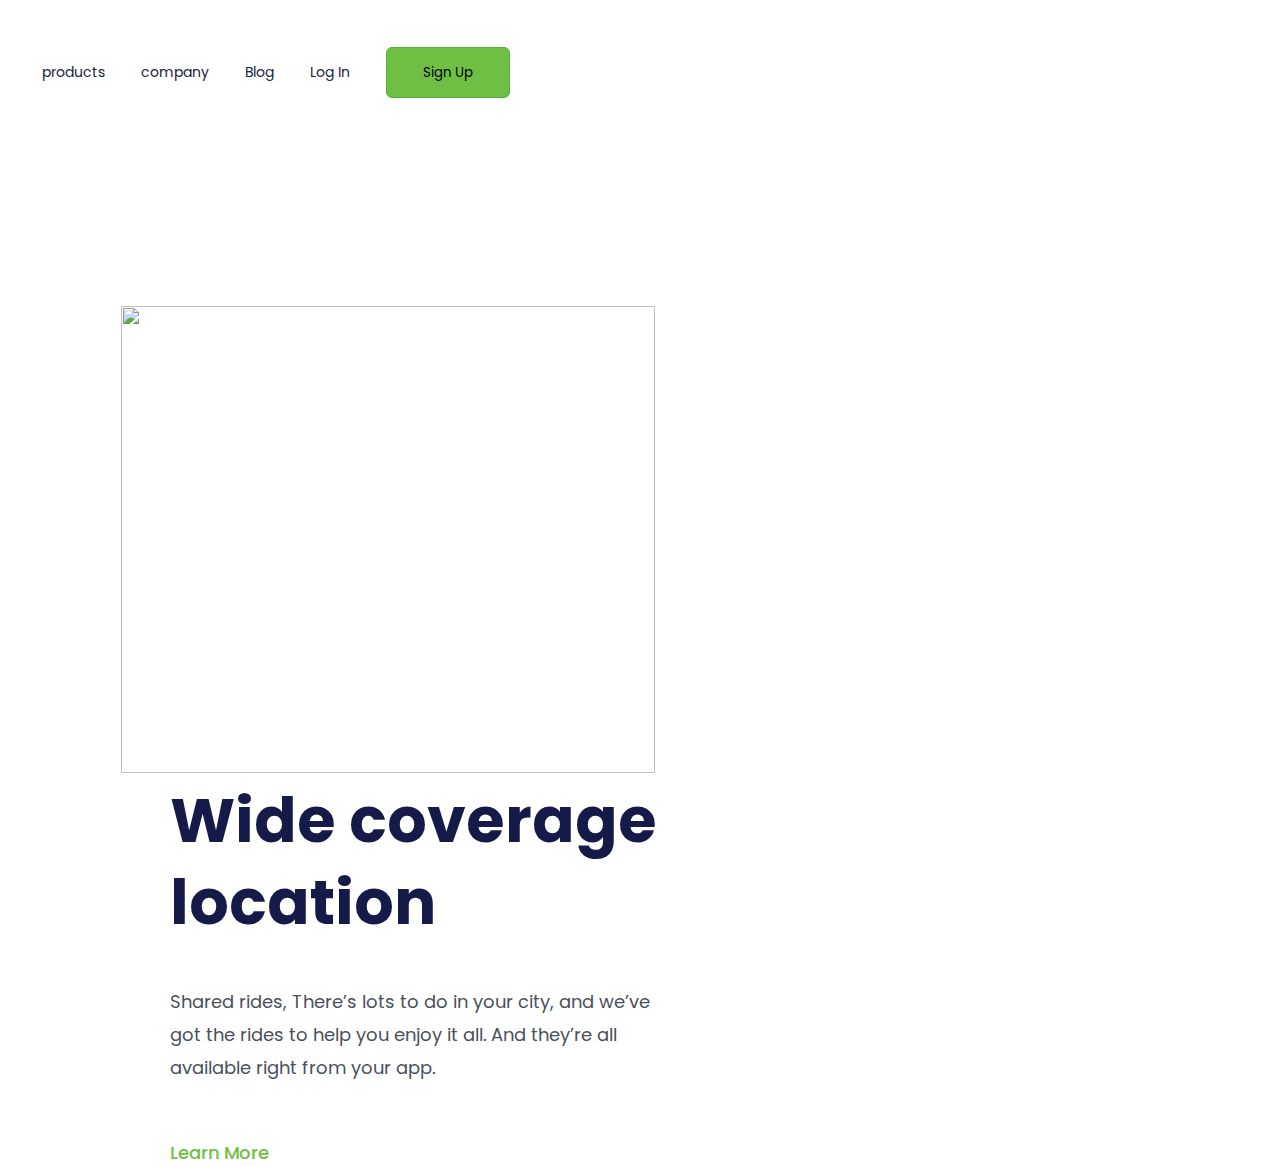
==== Desafio/Index.html @ 29891da3 "alteraçãi no nome e imagem" ====
<!DOCTYPE html>
<html lang="pt-br">

<head>
    <meta charset="UTF-8">
    <meta http-equiv="X-UA-Compatible" content="IE=edge">
    <meta name="viewport" content="width=device-width, initial-scale=1.0">
    <link href="./slytes.css" rel="stylesheet">
    <link rel="preconnect" href="https://fonts.googleapis.com">
    <link rel="preconnect" href="https://fonts.gstatic.com" crossorigin>
    <link href="https://fonts.googleapis.com/css2?family=Poppins:wght@400;700&display=swap" rel="stylesheet">
    <title>Desafio</title>
</head>

<body>
    <header>
        <a>products</a>
        <a>company</a>
        <a>Blog</a>
        <a >Log In</a>
        <button class="button-header">Sign Up</button>
    </header>
    <main>
        <img src="./img/(Positive) Congratulation You get 40 point for your ride.png" class="logo-image">

        <section>
            <h1>Wide coverage location</h1>
            <p>Shared rides, There’s lots to do in your city, and we’ve got the rides to help you enjoy it all. And
                they’re all available right from your app.</p>
            <a class="main-link">Learn More</a>

        </section>

    </main>

</body>

</html>
---- Desafio/slytes.css ----
* {
    font-family: 'Poppins', sans-serif;
    font-style: normal;
    margin: 0;
    padding: 0;
    box-sizing: border-box;
}

header {
    margin: 47px 0 208.2px 42px;
}

a {
    font-weight: 400;
    font-size: 14px;
    line-height: 21px;
    text-align: center;
    color: #17233D;
    margin-right: 32px;
    cursor: pointer;
}

.button-header {
    background: #6FBF44;
    border: 1px solid #4CB538;
    border-radius: 6px;
    Width:124px;
    Height:51px;
}

.logo-image {
    width: 533.83px;
    height: 466.9px;
    margin-left: 121px;
}

section {
    display: inline-block;
    margin-left: 84.98px;
}

h1 {
    font-weight: 700;
    font-size: 62px;
    line-height: 82px;
    color: #161A49;
    margin-bottom: 41px;   
    margin-left: 84.98px;
    width: 582px;
}

p {
    font-weight: 400;
    font-size: 18px;
    line-height: 33px;
    color: #4B505A;
    margin-bottom: 55px;
    width: 493px;
    margin-left: 84.98px;
}
.main-link{
    font-weight: 500;
    font-size: 18px;
    line-height: 27px;
    color: #6FBF44;
    margin-bottom: 290px;
    margin-left: 84.98px;
}
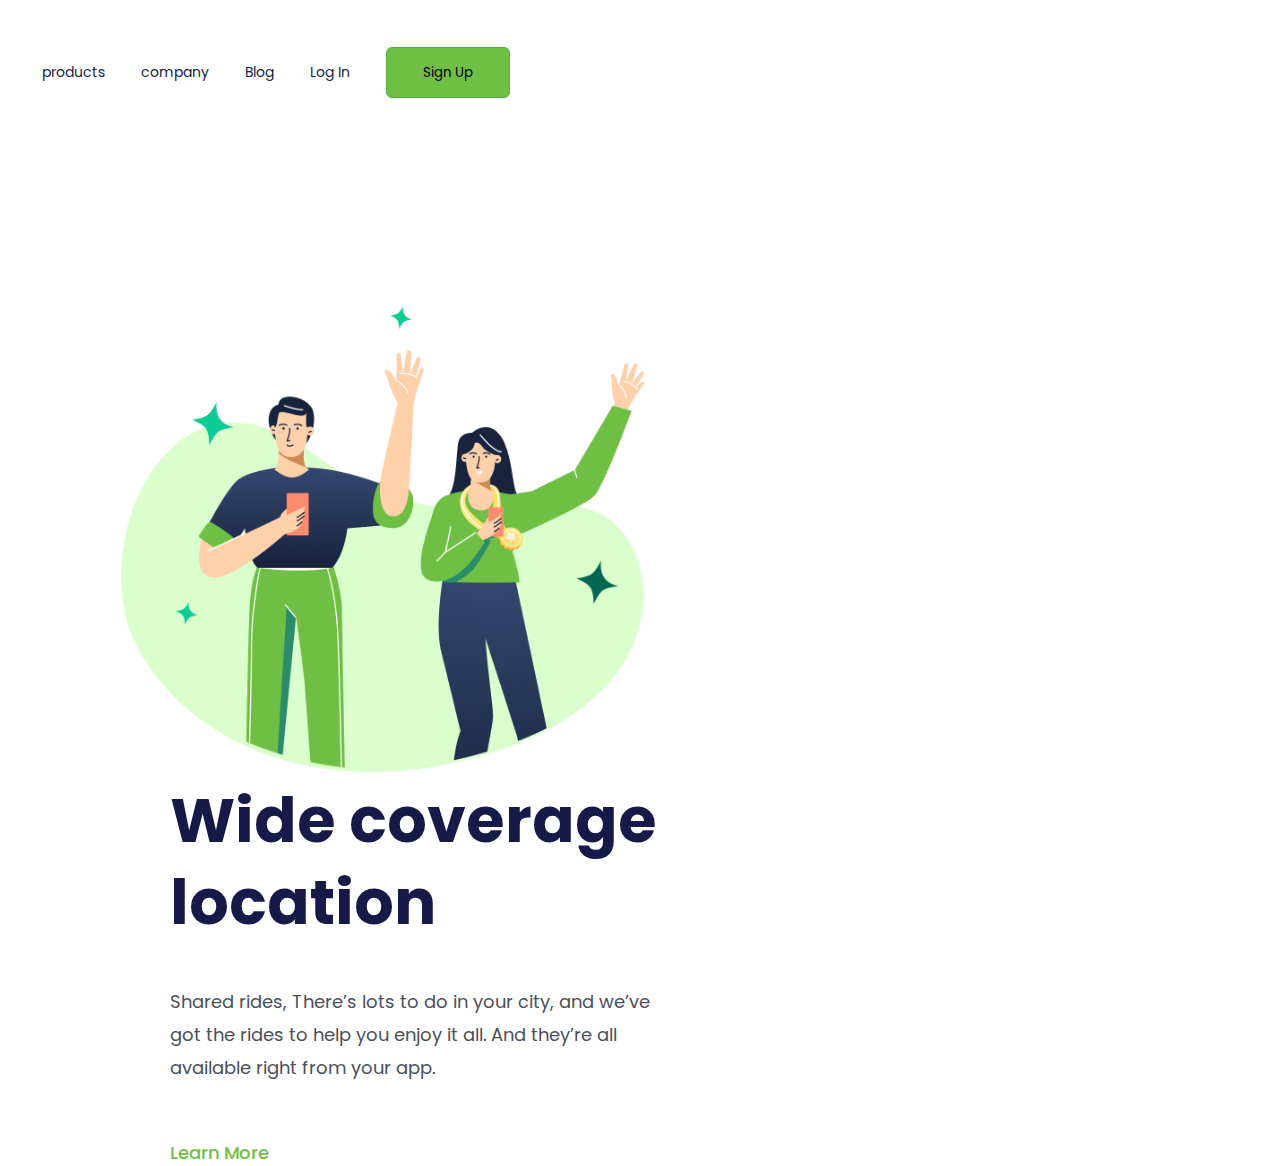
==== commit 6460c969: "alteração no link da imagem" ====
--- a/Desafio/Index.html
+++ b/Desafio/Index.html
@@ -21,7 +21,7 @@
         <button class="button-header">Sign Up</button>
     </header>
     <main>
-        <img src="./img/(Positive) Congratulation You get 40 point for your ride.png" class="logo-image">
+        <img src="./(Positive) Congratulation You get 40 point for your ride.png" class="logo-image">
 
         <section>
             <h1>Wide coverage location</h1>
